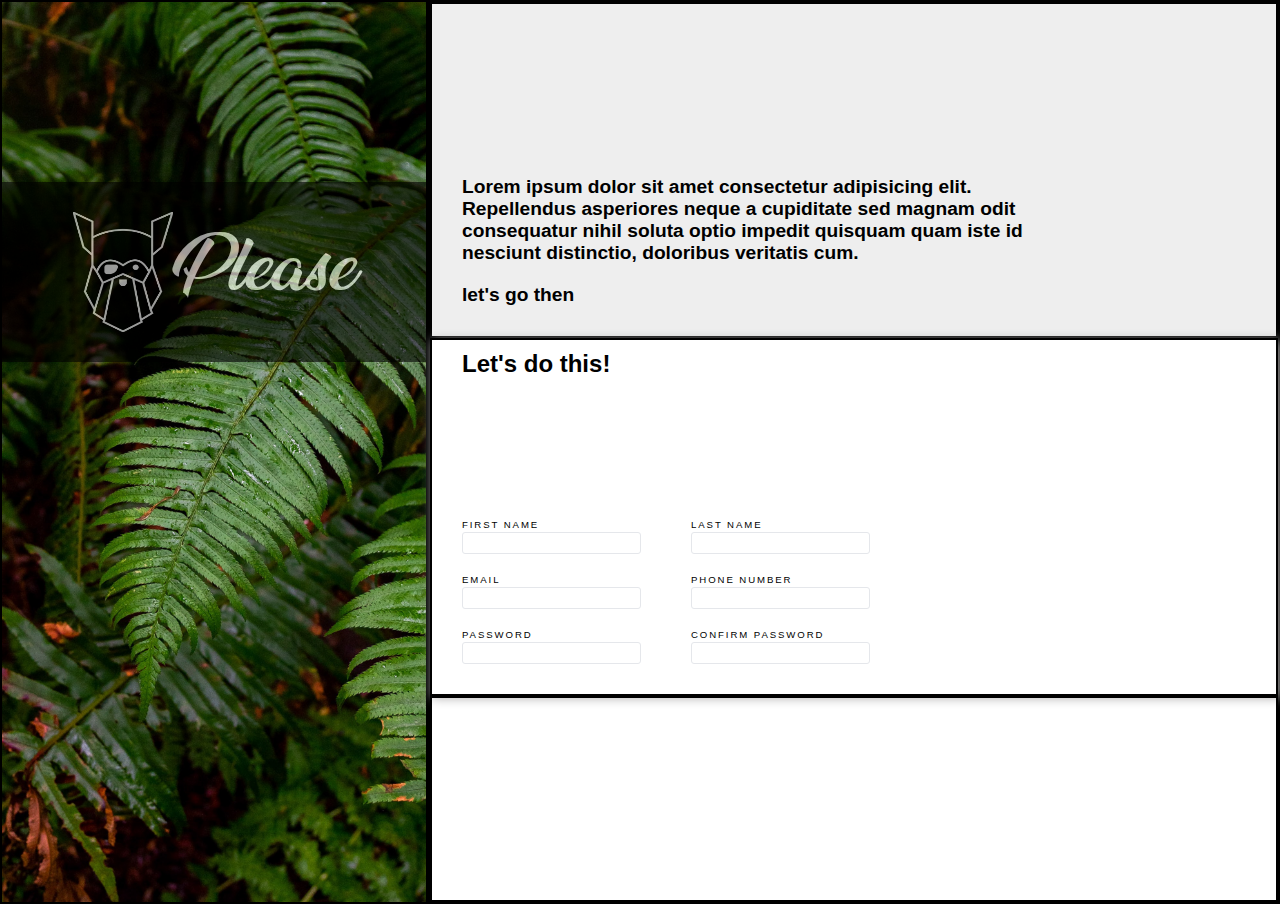
==== index.html @ f1ebb233 "Finish styling the inputs and labels" ====
<!DOCTYPE html>
<html lang="en">
<head>
    <meta charset="UTF-8">
    <meta http-equiv="X-UA-Compatible" content="IE=edge">
    <meta name="viewport" content="width=device-width, initial-scale=1.0">
    <title>Document</title>
    <link rel="stylesheet" href="styles.css">
</head>
<body>
    <div class="left">
        <div class="for-left"></div>
        <div class="for-left logoContainer">
            <img src="logos/odin-lined.png" alt="The Odin Logo">
            <div class="logoText">Please</div>
        </div>
        <div class="for-left"></div>
        <div class="for-left"></div>
        <div class="for-left"></div>
    </div>
    <div class="right">
        <div class="header">
            <div class="headerText">
                Lorem ipsum dolor sit amet consectetur adipisicing elit. Repellendus asperiores neque a cupiditate sed magnam odit consequatur nihil soluta optio impedit quisquam quam iste id nesciunt distinctio, doloribus veritatis cum.
            </div>
            <div>
                let's go then
            </div>
        </div>
        <div class="main-form">
            <h2>Let's do this!</h2>
            <form action="#">
                <div class="theForm">
                    <div class="inputsAndLabels">
                        <div class="leftDiv">
                            <label for="firstName">FIRST NAME</label>
                            <input type="text" name="firstName" id="firstName">
                        </div>
                        <div class="rightDiv">
                            <label for="lastName">LAST NAME</label>
                            <input type="text" name="lastName" id="lastName">
                        </div>
                    </div>
                    <div class="inputsAndLabels">
                        <div class="leftDiv">
                            <label for="email">EMAIL</label>
                            <input type="email" name="email" id="email">
                        </div>
                        <div class="rightDiv">
                            <label for="number">PHONE NUMBER</label>
                            <input type="tel" name="number" id="number">
                        </div>
                    </div>
                    <div class="inputsAndLabels">
                        <div class="leftDiv">
                            <label for="password">PASSWORD</label>
                            <input type="password" name="password" id="password">
                        </div>
                        <div class="rightDiv">
                            <label for="confirmPassword">CONFIRM PASSWORD</label>
                            <input type="password" name="confirmPassword" id="confirmPassword">
                        </div>
                    </div>
                </div>
            </form>
        </div>
        <div class="log-in"></div>
    </div>
    
</body>
<script src="script.js"></script>
</html>
---- styles.css ----
@font-face {
    font-family: "my-project-font";
    src: url("fonts/anandablackpersonaluseregular-rg9rx-webfont.woff") format("woff"),
    url("fonts/anandablackpersonaluseregular-rg9rx-webfont.woff2") format("woff2");
    font-weight: normal;
    font-style: normal;
}

* {
    margin: 0px;
    padding: 0px;
}

body {
    display: flex;
    font-family: sans-serif;
}

.left, .right {
    border: 2px solid black;
    height: 100vh;
}

.left {
    background: url("images/halie-west-25xggax4bSA-unsplash.jpg");
    background-size: cover;
    flex: 1;
    display: flex;
    flex-direction: column;
}

.right{
    display: flex;
    flex-direction: column;
    flex: 2 1 0;
}

.header, .main-form, .log-in {
    border: 2px solid black;
    flex: auto;
    padding: 30px;
    padding-right: 200px;
}

.header {
    font-family: sans-serif;
    font-weight: bold;
    font-size: 1.2rem;
    display: flex;
    flex-direction: column;
    justify-content: flex-end;
    background: #eee;
}

.headerText {
    padding-bottom: 20px;
}

.for-left {
    flex: 1;
    /* border: 2px solid red; */
}

.logoContainer {
    background: black;
    opacity: 0.6;
    display: flex;
    justify-content: center;
    align-items: center;
    font: 4rem "my-project-font", monospace;
    color: white;
}

img {
    width: 100px;
    height: 120px;
    /* border: 2px solid red; */
}

.logoText {
    /* border: 2px solid red; */
}

.main-form {
    display: flex;
    flex-direction: column;
    padding-top: 10px;
    box-shadow: 2px 2px 10px rgb(173, 171, 171);
}

.theForm, h2 {
    /* border: 2px solid black; */
    flex: 1;
    display: flex;
    flex-direction: column;
    gap: 20px;
}

.inputsAndLabels{
    /* border: 2px solid black; */
    flex: 1;
    display: flex;
    gap: 50px;
}

.inputsAndLabels div {
    display: flex;
    flex-direction: column;
    gap: 2px;
}

label{
    font-family: "Helvetica", "Arial", sans-serif;
    font-size: 0.6rem;
    letter-spacing: 0.2em;
}

input{
    border: thin solid #E5E7EB;
    height: 20px;
    border-radius: 3px;
}

input:focus{
    box-shadow: 2px 2px 2px rgb(187, 187, 187);
    outline: none;
}

input:focus:valid {
    border: 1px solid blue;
}


input:invalid {
    border: 1px solid red;

}
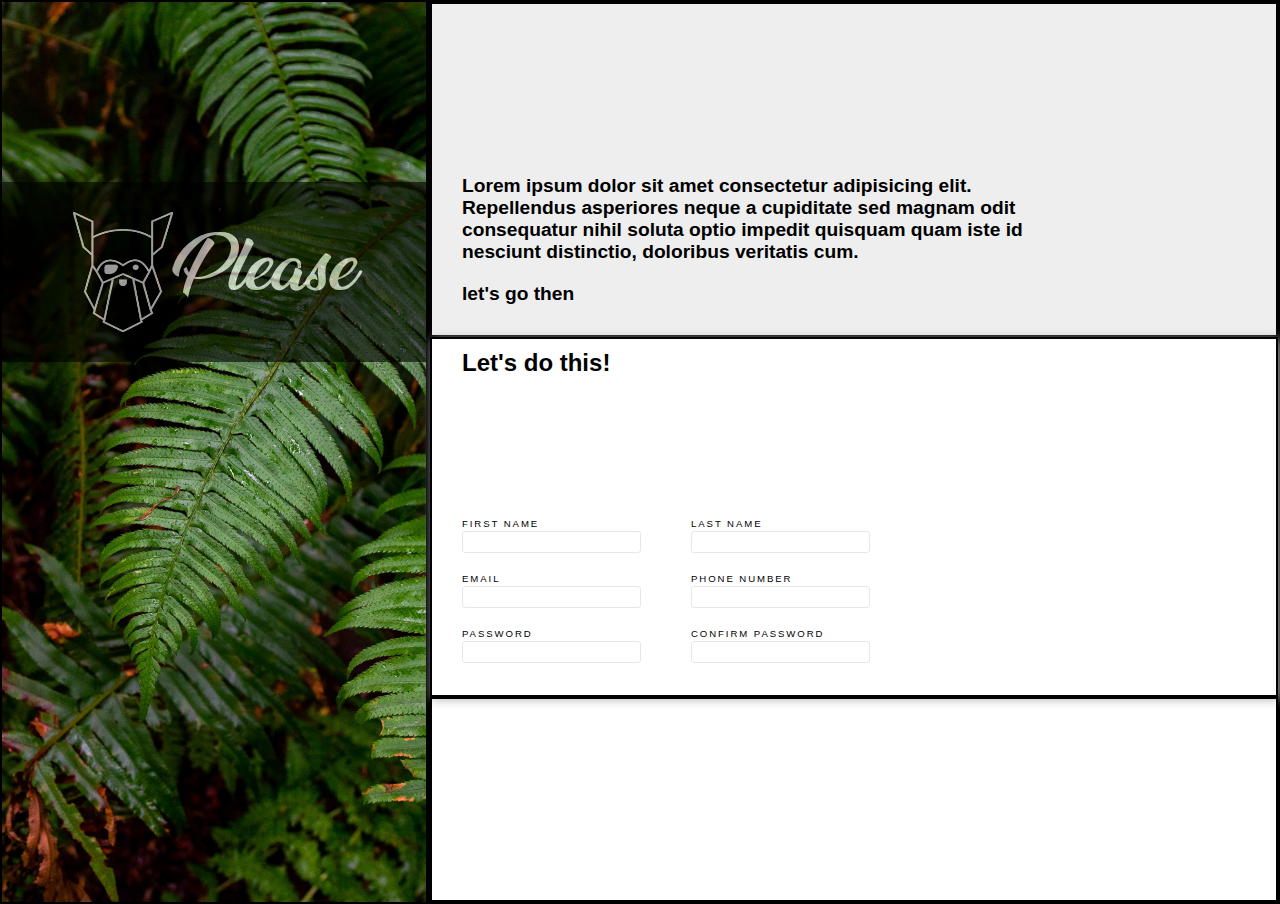
==== commit 1c0a6215: "Wrote javascript for password confirmation" ====
--- a/index.html
+++ b/index.html
@@ -56,9 +56,10 @@
                             <label for="password">PASSWORD</label>
                             <input type="password" name="password" id="password">
                         </div>
-                        <div class="rightDiv">
+                        <div class="rightDiv passwords">
                             <label for="confirmPassword">CONFIRM PASSWORD</label>
                             <input type="password" name="confirmPassword" id="confirmPassword">
+                            <div class="errorMessage"></div>
                         </div>
                     </div>
                 </div>
--- a/styles.css
+++ b/styles.css
@@ -77,9 +77,6 @@
     /* border: 2px solid red; */
 }
 
-.logoText {
-    /* border: 2px solid red; */
-}
 
 .main-form {
     display: flex;
@@ -134,4 +131,17 @@
 input:invalid {
     border: 1px solid red;
 
+}
+
+.error {
+    border: 1px solid red;
+}
+
+/* input[type="password"] {
+    background-color: red;
+} */
+
+.errorMessage {
+    color: red;
+    font-size: small;
 }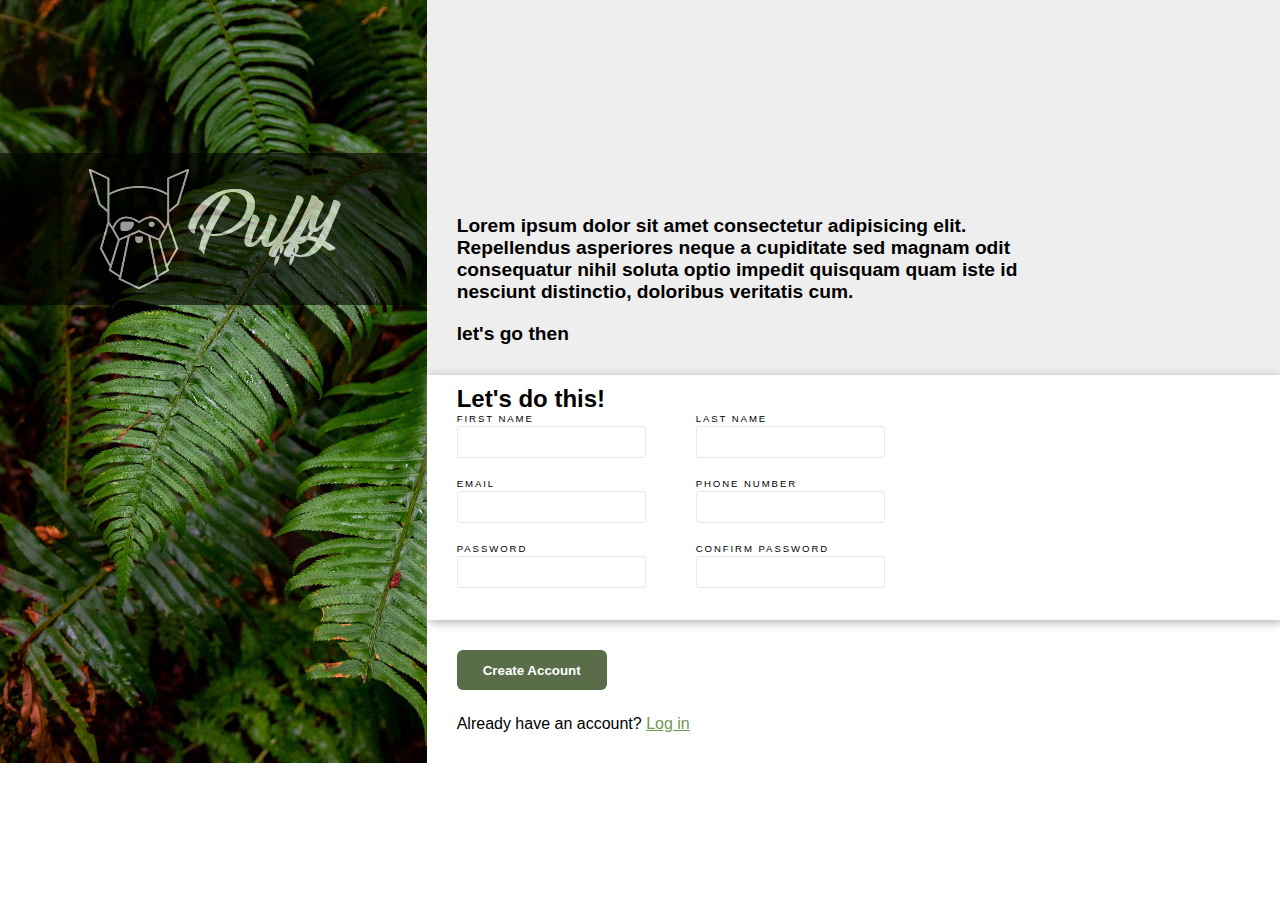
==== commit 2fe3d03a: "Fininshed styling buttons" ====
--- a/index.html
+++ b/index.html
@@ -12,7 +12,7 @@
         <div class="for-left"></div>
         <div class="for-left logoContainer">
             <img src="logos/odin-lined.png" alt="The Odin Logo">
-            <div class="logoText">Please</div>
+            <div class="logoText">Puffy</div>
         </div>
         <div class="for-left"></div>
         <div class="for-left"></div>
@@ -65,8 +65,12 @@
                 </div>
             </form>
         </div>
-        <div class="log-in"></div>
+        <div class="log-in">
+            <button>Create Account</button>
+            <div>Already have an account? <a href="#">Log in</a></div>
+        </div>
     </div>
+    
     
 </body>
 <script src="script.js"></script>
--- a/styles.css
+++ b/styles.css
@@ -11,14 +11,23 @@
     padding: 0px;
 }
 
-body {
+/* .whole-body {
+} */
+
+html {
+    display: flex;
+    flex-direction: column;
+}
+
+body{
     display: flex;
     font-family: sans-serif;
+    flex: 1;
 }
 
 .left, .right {
-    border: 2px solid black;
-    height: 100vh;
+    /* border: 2px solid black; */
+    /* height: 100vh; */
 }
 
 .left {
@@ -36,7 +45,7 @@
 }
 
 .header, .main-form, .log-in {
-    border: 2px solid black;
+    /* border: 2px solid black; */
     flex: auto;
     padding: 30px;
     padding-right: 200px;
@@ -50,6 +59,7 @@
     flex-direction: column;
     justify-content: flex-end;
     background: #eee;
+    height: 35vh;
 }
 
 .headerText {
@@ -114,8 +124,9 @@
 
 input{
     border: thin solid #E5E7EB;
-    height: 20px;
+    height: 30px;
     border-radius: 3px;
+    padding-left: 10px;
 }
 
 input:focus{
@@ -133,15 +144,42 @@
 
 }
 
+
+/* for error message */
 .error {
     border: 1px solid red;
 }
 
-/* input[type="password"] {
-    background-color: red;
-} */
-
 .errorMessage {
     color: red;
     font-size: small;
+}
+
+/* styling for log in section */
+.log-in {
+    display: flex;
+    flex-direction: column;
+    gap: 25px;
+}
+
+button {
+    width: 150px;
+    height: 40px;
+    border-radius: 6px;
+    background-color: #596D48;
+    font-weight: bold;
+    color: white;
+    border: none;
+}
+
+button:hover {
+    background-color: #739654;
+}
+
+button:active {
+    background-color: #656c5f;
+}
+
+a {
+    color: #739654;
 }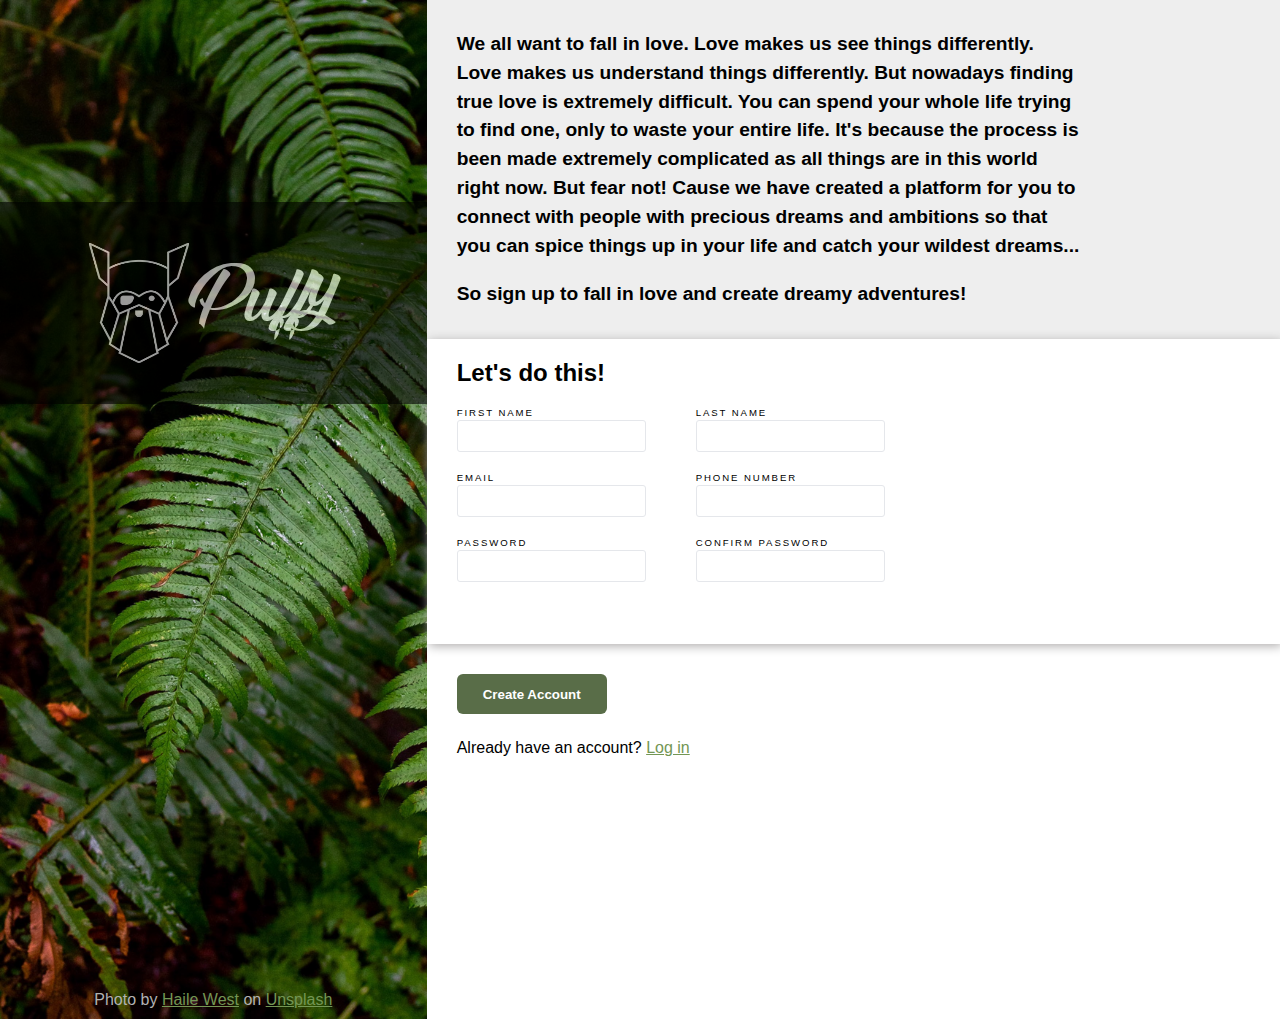
==== commit 05c883a7: "Fininsh styling the credit portion" ====
--- a/index.html
+++ b/index.html
@@ -16,15 +16,23 @@
         </div>
         <div class="for-left"></div>
         <div class="for-left"></div>
-        <div class="for-left"></div>
+        <div class="for-left credit">
+            <p>
+                Photo by <a target=”_blank” href="https://unsplash.com/photos/25xggax4bSA">Haile West</a> on <a target=”_blank” href="https://unsplash.com">Unsplash</a> 
+            </p>
+        </div>
     </div>
     <div class="right">
         <div class="header">
             <div class="headerText">
-                Lorem ipsum dolor sit amet consectetur adipisicing elit. Repellendus asperiores neque a cupiditate sed magnam odit consequatur nihil soluta optio impedit quisquam quam iste id nesciunt distinctio, doloribus veritatis cum.
+                We all want to fall in love. Love makes us see things differently. Love makes us understand things differently.
+                But nowadays finding true love is extremely difficult. You can spend your whole life trying to find one, only to waste
+                your entire life. It's because the process is been made extremely complicated as all things are in this world right now.
+                But fear not! Cause we have created a platform for you to connect with people with precious dreams and ambitions so that you 
+                can spice things up in your life and catch your wildest dreams... 
             </div>
             <div>
-                let's go then
+                So sign up to fall in love and create dreamy adventures!
             </div>
         </div>
         <div class="main-form">
--- a/styles.css
+++ b/styles.css
@@ -11,23 +11,15 @@
     padding: 0px;
 }
 
-/* .whole-body {
-} */
-
 html {
     display: flex;
     flex-direction: column;
 }
 
-body{
+body {
     display: flex;
     font-family: sans-serif;
     flex: 1;
-}
-
-.left, .right {
-    /* border: 2px solid black; */
-    /* height: 100vh; */
 }
 
 .left {
@@ -38,7 +30,7 @@
     flex-direction: column;
 }
 
-.right{
+.right {
     display: flex;
     flex-direction: column;
     flex: 2 1 0;
@@ -51,6 +43,15 @@
     padding-right: 200px;
 }
 
+.credit{
+    color: rgb(178, 178, 178);
+    display: flex;
+    flex-direction: column;
+    justify-content: flex-end;
+    align-items: center;
+    padding-bottom: 10px;
+}
+
 .header {
     font-family: sans-serif;
     font-weight: bold;
@@ -59,7 +60,7 @@
     flex-direction: column;
     justify-content: flex-end;
     background: #eee;
-    height: 35vh;
+    line-height: 1.5;
 }
 
 .headerText {
@@ -91,8 +92,9 @@
 .main-form {
     display: flex;
     flex-direction: column;
-    padding-top: 10px;
+    padding-top: 20px;
     box-shadow: 2px 2px 10px rgb(173, 171, 171);
+    gap: 20px;
 }
 
 .theForm, h2 {
@@ -141,7 +143,6 @@
 
 input:invalid {
     border: 1px solid red;
-
 }
 
 
@@ -153,6 +154,7 @@
 .errorMessage {
     color: red;
     font-size: small;
+    height: 30px;
 }
 
 /* styling for log in section */
@@ -160,6 +162,7 @@
     display: flex;
     flex-direction: column;
     gap: 25px;
+    height: 35vh;
 }
 
 button {
@@ -182,4 +185,12 @@
 
 a {
     color: #739654;
+}
+
+a:hover {
+    color:rgb(187, 187, 187);
+}
+
+a:active {
+    color: #596D48;
 }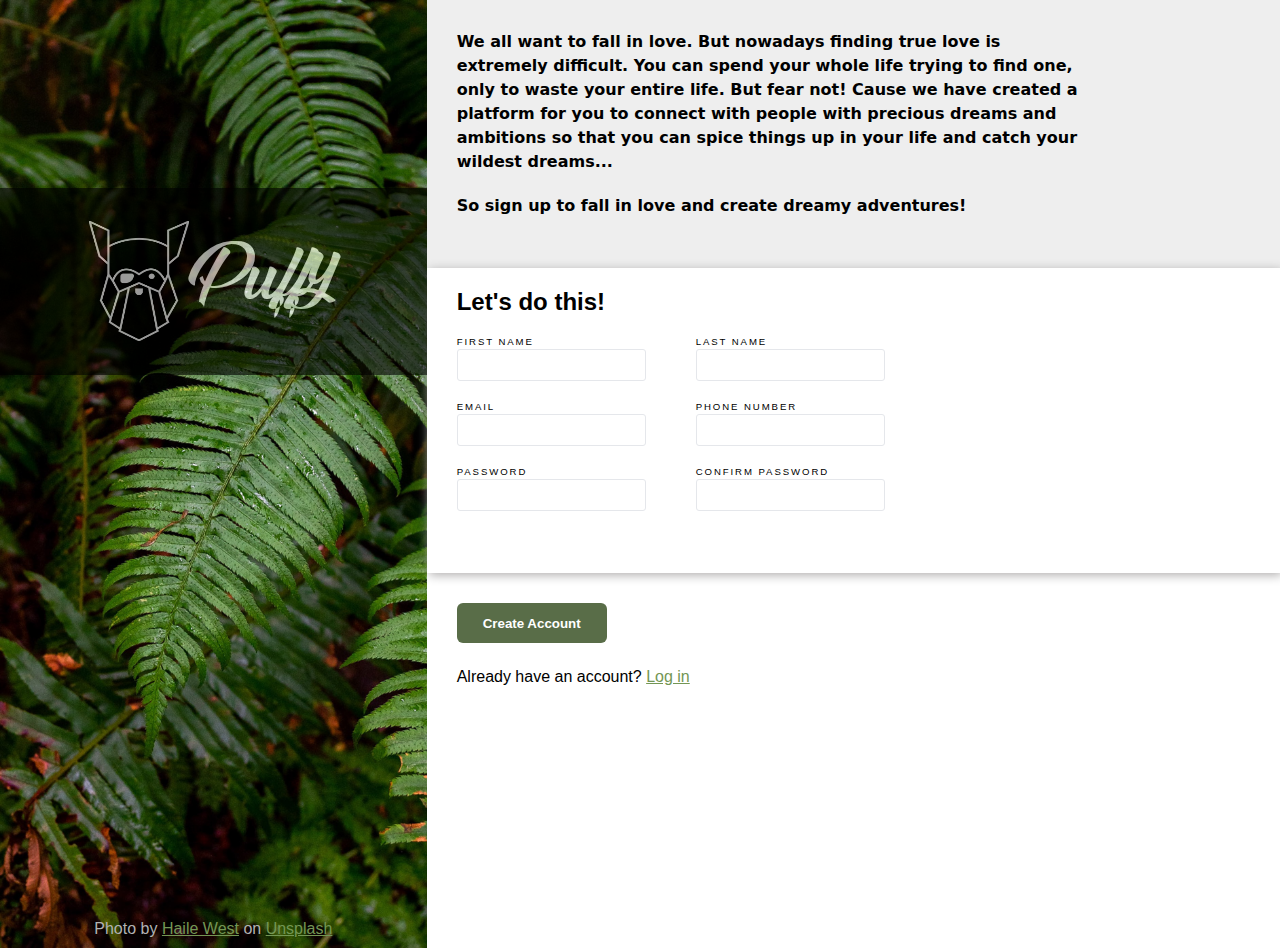
==== commit cff50144: "Changed the font properties in the header section" ====
--- a/index.html
+++ b/index.html
@@ -25,9 +25,8 @@
     <div class="right">
         <div class="header">
             <div class="headerText">
-                We all want to fall in love. Love makes us see things differently. Love makes us understand things differently.
-                But nowadays finding true love is extremely difficult. You can spend your whole life trying to find one, only to waste
-                your entire life. It's because the process is been made extremely complicated as all things are in this world right now.
+                We all want to fall in love. But nowadays finding true love is extremely difficult. You can spend your whole life trying to find one, only to waste
+                your entire life. 
                 But fear not! Cause we have created a platform for you to connect with people with precious dreams and ambitions so that you 
                 can spice things up in your life and catch your wildest dreams... 
             </div>
--- a/styles.css
+++ b/styles.css
@@ -53,14 +53,16 @@
 }
 
 .header {
-    font-family: sans-serif;
+    font-family: system-ui, -apple-system, BlinkMacSystemFont, 'Segoe UI', Roboto, Oxygen, Ubuntu, Cantarell, 'Open Sans', 'Helvetica Neue', sans-serif;
     font-weight: bold;
-    font-size: 1.2rem;
+    font-size: 1rem;
     display: flex;
     flex-direction: column;
     justify-content: flex-end;
     background: #eee;
     line-height: 1.5;
+    padding-bottom: 50px;
+
 }
 
 .headerText {
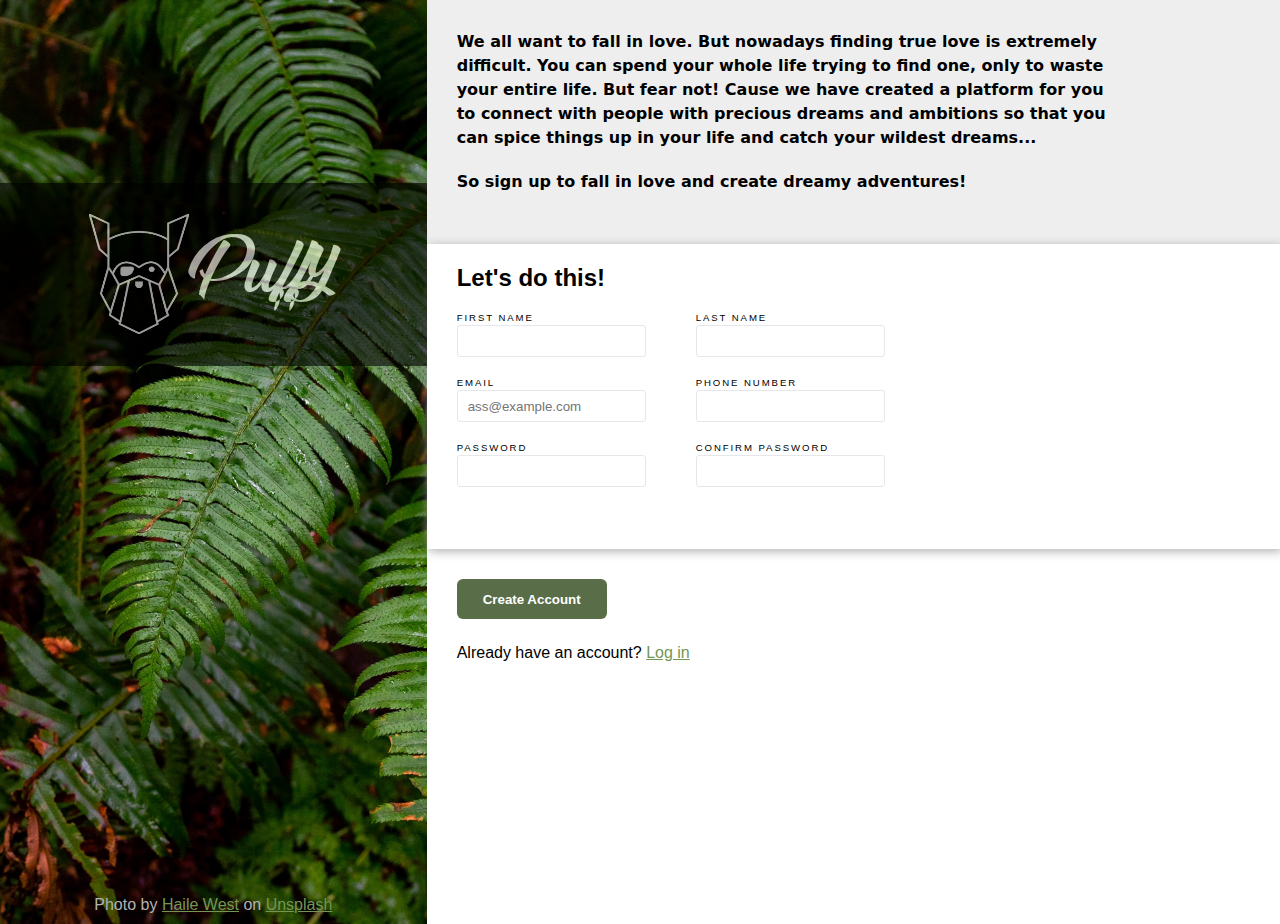
==== commit 084a7895: "Edited the structure of the page" ====
--- a/index.html
+++ b/index.html
@@ -51,7 +51,7 @@
                     <div class="inputsAndLabels">
                         <div class="leftDiv">
                             <label for="email">EMAIL</label>
-                            <input type="email" name="email" id="email">
+                            <input type="email" name="email" id="email" placeholder="ass@example.com">
                         </div>
                         <div class="rightDiv">
                             <label for="number">PHONE NUMBER</label>
@@ -73,7 +73,7 @@
             </form>
         </div>
         <div class="log-in">
-            <button>Create Account</button>
+            <button type="submit">Create Account</button>
             <div>Already have an account? <a href="#">Log in</a></div>
         </div>
     </div>
--- a/styles.css
+++ b/styles.css
@@ -20,6 +20,7 @@
     display: flex;
     font-family: sans-serif;
     flex: 1;
+    flex-wrap: wrap;
 }
 
 .left {
@@ -40,7 +41,7 @@
     /* border: 2px solid black; */
     flex: auto;
     padding: 30px;
-    padding-right: 200px;
+    padding-right: 20%;
 }
 
 .credit{
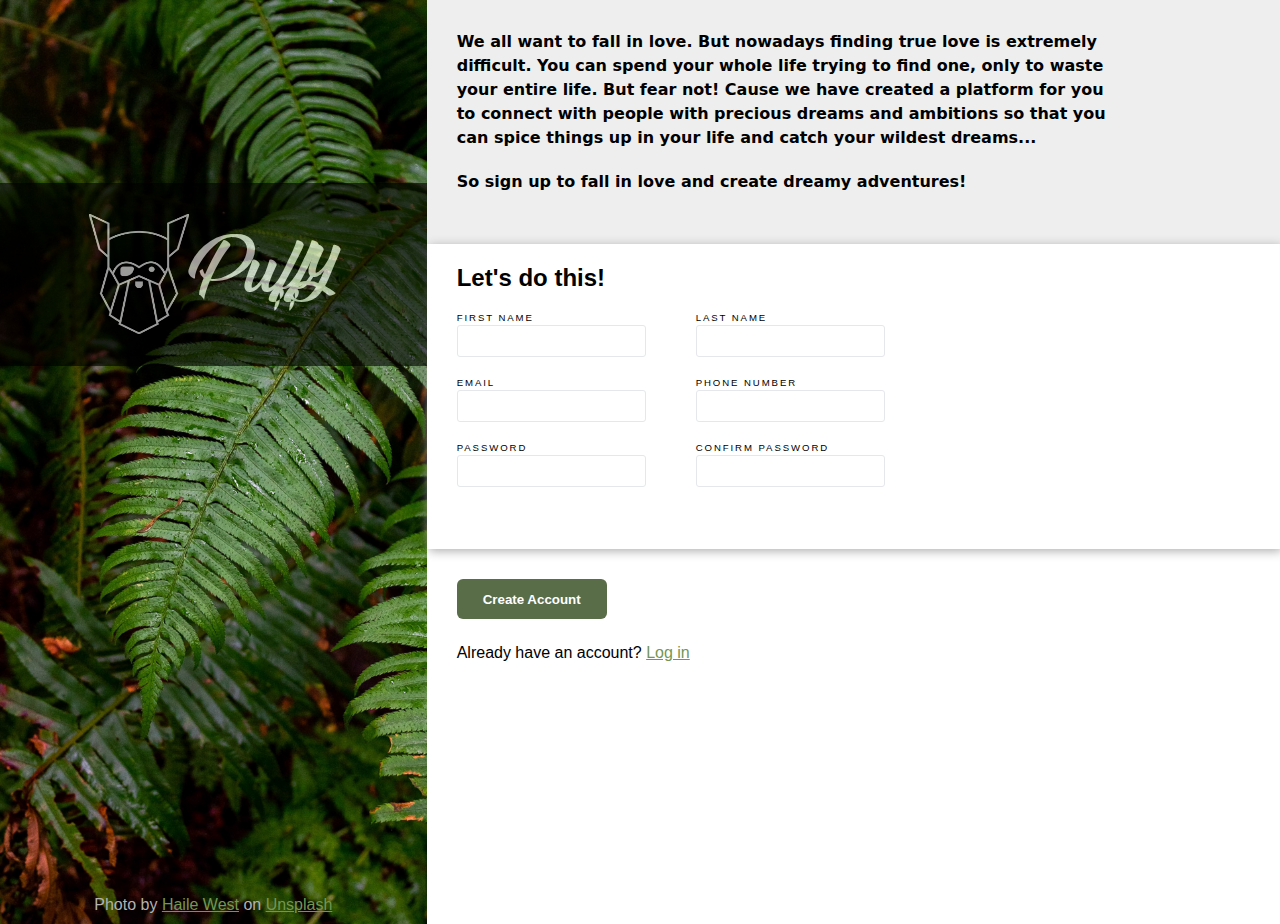
==== commit b76a3db6: "Removed placeholder" ====
--- a/index.html
+++ b/index.html
@@ -51,7 +51,7 @@
                     <div class="inputsAndLabels">
                         <div class="leftDiv">
                             <label for="email">EMAIL</label>
-                            <input type="email" name="email" id="email" placeholder="ass@example.com">
+                            <input type="email" name="email" id="email">
                         </div>
                         <div class="rightDiv">
                             <label for="number">PHONE NUMBER</label>
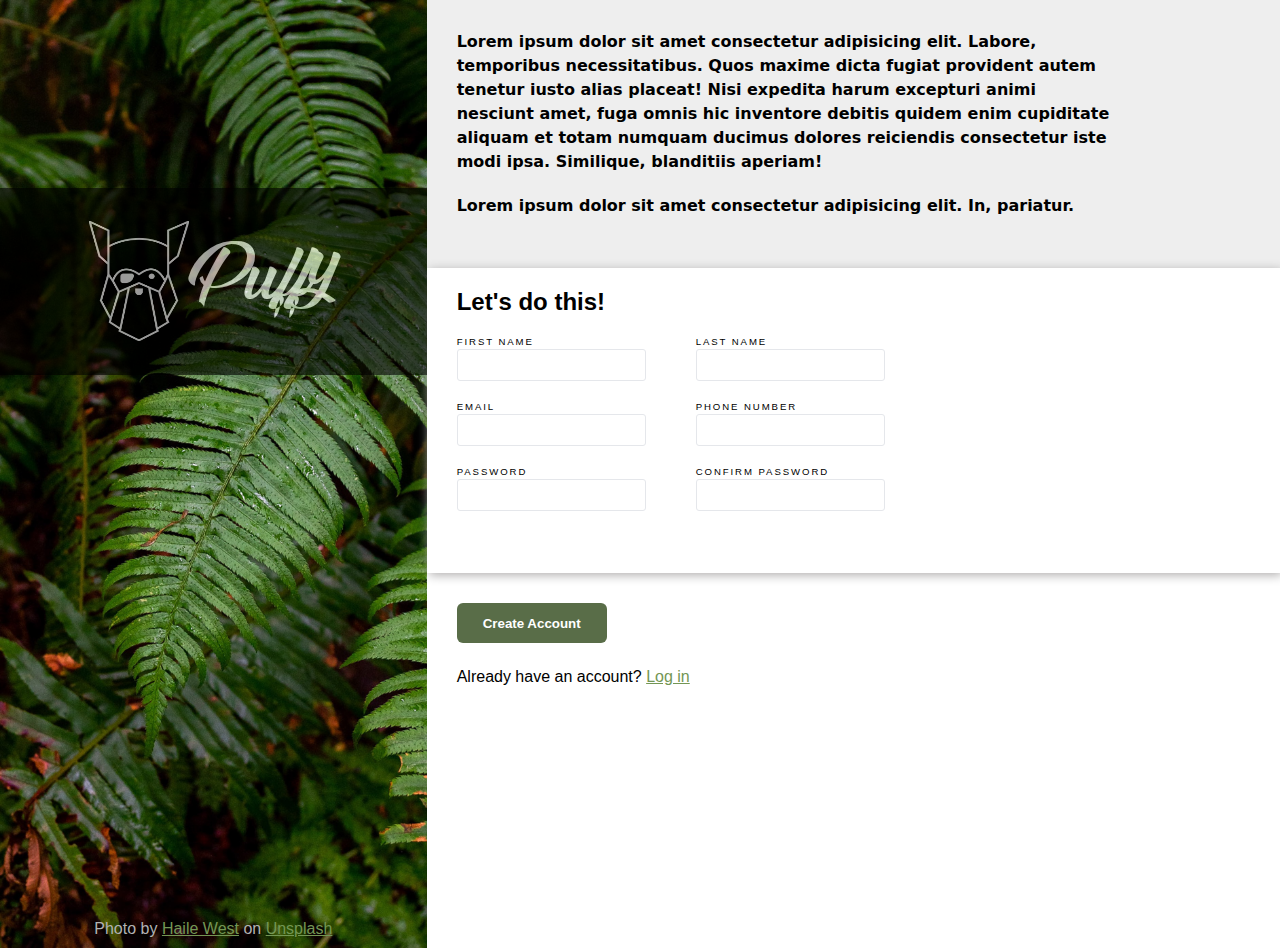
==== commit 3397e1a0: "Edit Lorem text" ====
--- a/index.html
+++ b/index.html
@@ -25,13 +25,10 @@
     <div class="right">
         <div class="header">
             <div class="headerText">
-                We all want to fall in love. But nowadays finding true love is extremely difficult. You can spend your whole life trying to find one, only to waste
-                your entire life. 
-                But fear not! Cause we have created a platform for you to connect with people with precious dreams and ambitions so that you 
-                can spice things up in your life and catch your wildest dreams... 
+                Lorem ipsum dolor sit amet consectetur adipisicing elit. Labore, temporibus necessitatibus. Quos maxime dicta fugiat provident autem tenetur iusto alias placeat! Nisi expedita harum excepturi animi nesciunt amet, fuga omnis hic inventore debitis quidem enim cupiditate aliquam et totam numquam ducimus dolores reiciendis consectetur iste modi ipsa. Similique, blanditiis aperiam!
             </div>
             <div>
-                So sign up to fall in love and create dreamy adventures!
+                Lorem ipsum dolor sit amet consectetur adipisicing elit. In, pariatur.
             </div>
         </div>
         <div class="main-form">
